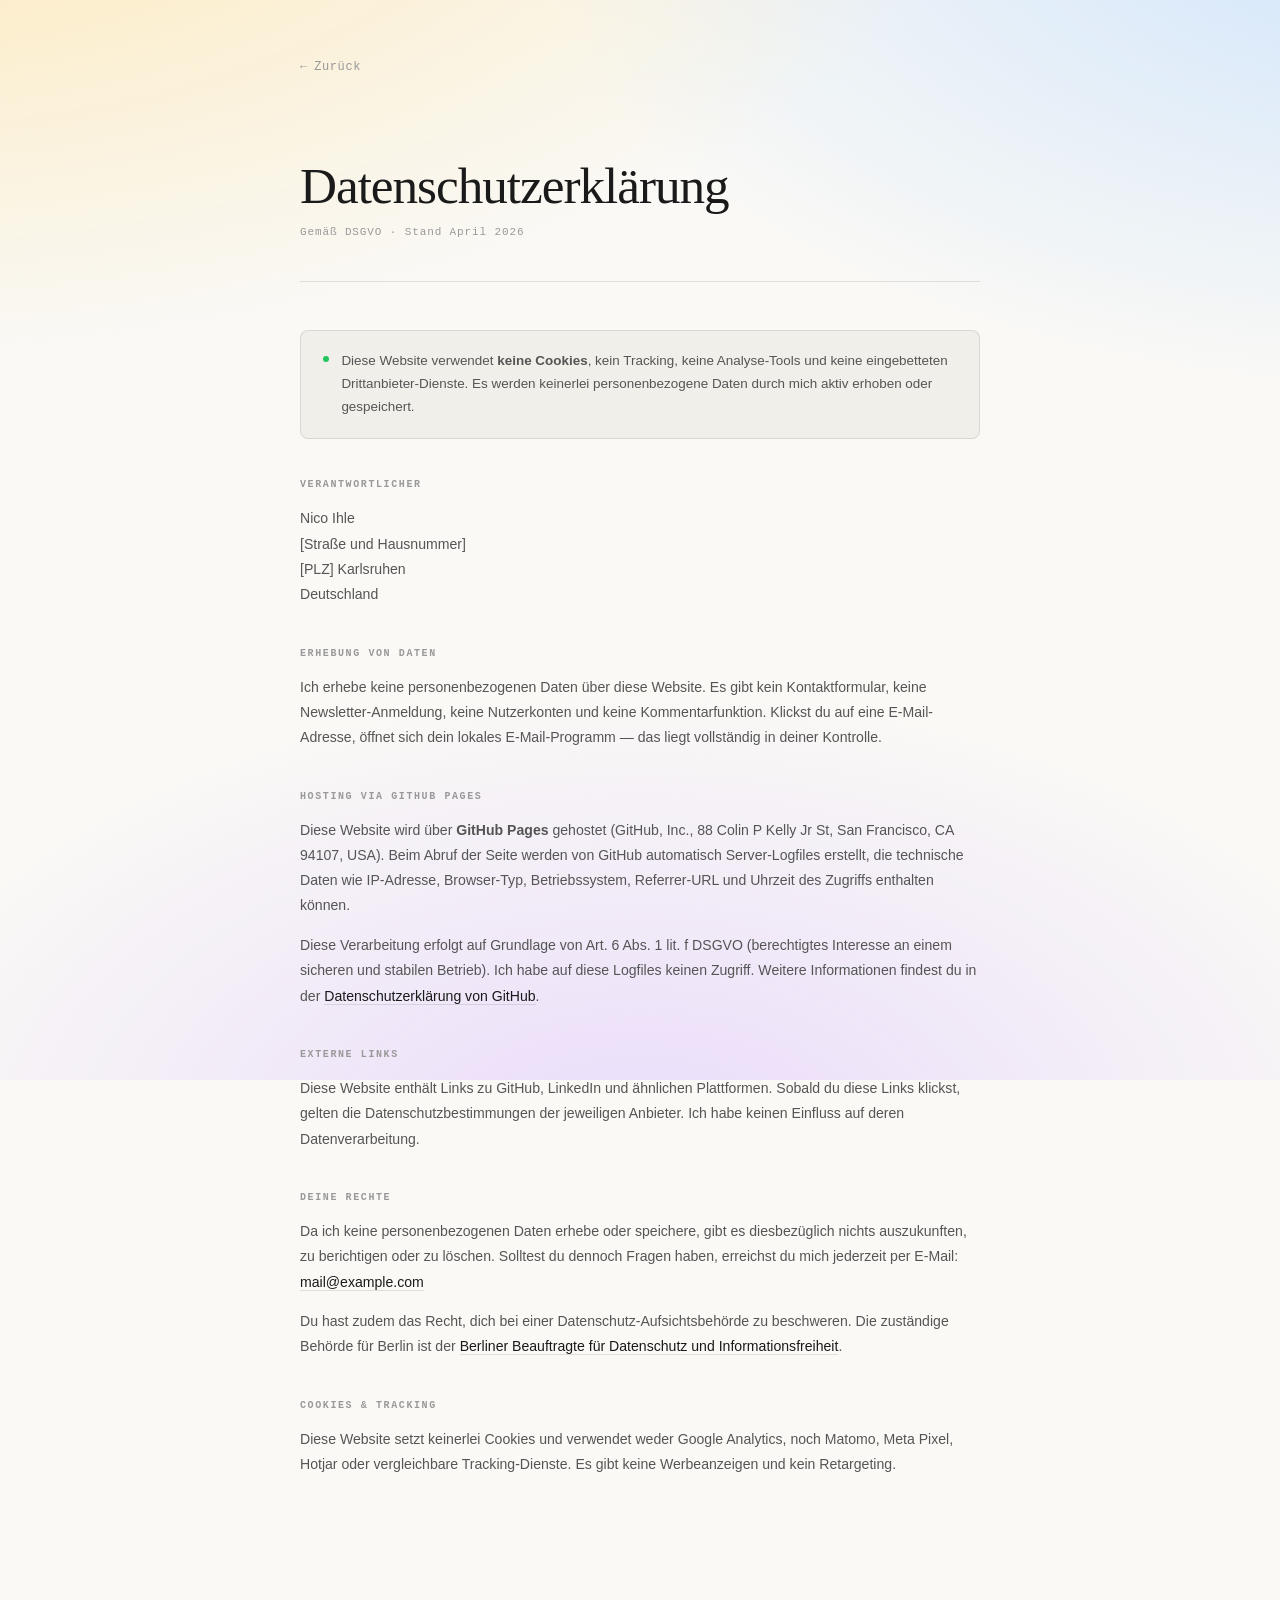
==== datenschutz.html @ 370deff1 "Feat: update new website designe" ====
<!DOCTYPE html>
<html lang="de">
<head>
  <meta charset="UTF-8" />
  <meta name="viewport" content="width=device-width, initial-scale=1.0" />
  <title>Datenschutz — Nico Ihle</title>
  <link rel="stylesheet" href="style.css" />
  <style>

    :root {
      --fg:     #1a1a1a;
      --fg2:    #555;
      --fg3:    #999;
      --border: rgba(0,0,0,0.1);
      --bg:     #faf9f6;
      --bg2:    #f0efe9;
      --bg3:    #e6e5de;
      --spot:   rgba(0,0,0,0.035);
      --grad1:  rgba(255,224,150,0.75);
      --grad2:  rgba(180,215,255,0.65);
      --grad3:  rgba(220,195,255,0.55);
    }

    /* ── DARK MODE ── */
    [data-theme="dark"] {
      --fg:     #f0f0ee;
      --fg2:    #999;
      --fg3:    #555;
      --border: rgba(255,255,255,0.08);
      --bg:     #0e0e0d;
      --bg2:    #171716;
      --bg3:    #1e1e1c;
      --spot:   rgba(255,255,255,0.04);
      --grad1:  rgba(90,55,5,0.80);
      --grad2:  rgba(10,30,70,0.75);
      --grad3:  rgba(50,10,80,0.65);
    }

    @media (prefers-color-scheme: dark) {
      :root:not([data-theme="light"]) {
        --fg:     #f0f0ee;
        --fg2:    #999;
        --fg3:    #555;
        --border: rgba(255,255,255,0.08);
        --bg:     #0e0e0d;
        --bg2:    #171716;
        --bg3:    #1e1e1c;
        --spot:   rgba(255,255,255,0.04);
        --grad1:  rgba(90,55,5,0.80);
        --grad2:  rgba(10,30,70,0.75);
        --grad3:  rgba(50,10,80,0.65);
      }
    }

    html { scroll-behavior: smooth; }

    body {
      background: var(--bg);
      color: var(--fg);
      font-family: 'Jost', sans-serif;
      -webkit-font-smoothing: antialiased;
      overflow-x: hidden;
      transition: background .4s, color .4s;
    }

    /* ── GRADIENT BG ── */
    body::before {
      content: '';
      position: fixed;
      inset: -20%;
      z-index: 0;
      pointer-events: none;
      background:
        radial-gradient(ellipse 110% 80% at 5%  -5%,  var(--grad1) 0%, transparent 60%),
        radial-gradient(ellipse 90%  70% at 95%  5%,  var(--grad2) 0%, transparent 58%),
        radial-gradient(ellipse 80%  65% at 50% 105%, var(--grad3) 0%, transparent 55%);
      transition: background .4s;
    }

    /* ── LAYOUT ── */
    .wrap {
      max-width: 680px;
      margin: 0 auto;
      padding: 3rem 1.5rem 6rem;
      position: relative;
      z-index: 2;
    }

    .page-header {
      margin-bottom: 3rem;
      padding-bottom: 2rem;
      border-bottom: 0.5px solid var(--border);
    }
    .page-title {
      font-family: 'Cormorant Garamond', serif;
      font-size: clamp(2.2rem, 6vw, 3.2rem);
      font-weight: 300;
      letter-spacing: -.02em;
      color: var(--fg);
      margin-bottom: .4rem;
    }
    .page-subtitle {
      font-size: 11px;
      font-family: 'DM Mono', monospace;
      color: var(--fg3);
      letter-spacing: .08em;
    }
    .legal-section {
      margin-bottom: 2.5rem;
    }
    .legal-section h2 {
      font-family: 'DM Mono', monospace;
      font-size: 10px;
      letter-spacing: .16em;
      color: var(--fg3);
      text-transform: uppercase;
      margin-bottom: 1rem;
    }
    .legal-section p {
      font-size: .88rem;
      line-height: 1.8;
      color: var(--fg2);
      margin-bottom: .6rem;
    }
    .legal-section a {
      color: var(--fg);
      text-decoration: none;
      border-bottom: 0.5px solid var(--border);
      transition: border-color .2s;
    }
    .legal-section a:hover { border-color: var(--fg); }
    .info-box {
      background: var(--bg2);
      border: 0.5px solid var(--border);
      border-radius: 8px;
      padding: 1.2rem 1.4rem;
      margin-bottom: 2.5rem;
      display: flex;
      gap: .75rem;
      align-items: flex-start;
    }
    .info-box-dot {
      width: 6px; height: 6px;
      border-radius: 50%;
      background: #22c55e;
      flex-shrink: 0;
      margin-top: .35rem;
    }
    .info-box p {
      font-size: .84rem;
      line-height: 1.7;
      color: var(--fg2);
      margin: 0;
    }
    .back-link {
      display: inline-flex;
      align-items: center;
      gap: .4rem;
      font-size: 12px;
      font-family: 'DM Mono', monospace;
      color: var(--fg3);
      text-decoration: none;
      letter-spacing: .05em;
      transition: color .2s;
      margin-bottom: 3rem;
    }
    .back-link:hover { color: var(--fg); }
    .back-arrow { transition: transform .2s cubic-bezier(.16,1,.3,1); }
    .back-link:hover .back-arrow { transform: translateX(-3px); }
  </style>
</head>
<body>

<div id="cursor"></div>
<div id="spotlight"></div>

<div class="wrap">

  <a class="back-link" href="index.html">
    <span class="back-arrow">←</span> Zurück
  </a>

  <div class="page-header">
    <h1 class="page-title">Datenschutz&shy;erklärung</h1>
    <p class="page-subtitle">Gemäß DSGVO · Stand April 2026</p>
  </div>

  <div class="info-box">
    <span class="info-box-dot"></span>
    <p>
      Diese Website verwendet <strong>keine Cookies</strong>, kein Tracking, keine Analyse-Tools
      und keine eingebetteten Drittanbieter-Dienste. Es werden keinerlei personenbezogene Daten
      durch mich aktiv erhoben oder gespeichert.
    </p>
  </div>

  <div class="legal-section">
    <h2>Verantwortlicher</h2>
    <p>
      Nico Ihle<br />
      [Straße und Hausnummer]<br />
      [PLZ] Karlsruhen<br />
      Deutschland
    </p>
  </div>

  <div class="legal-section">
    <h2>Erhebung von Daten</h2>
    <p>
      Ich erhebe keine personenbezogenen Daten über diese Website. Es gibt kein Kontaktformular,
      keine Newsletter-Anmeldung, keine Nutzerkonten und keine Kommentarfunktion. Klickst du
      auf eine E-Mail-Adresse, öffnet sich dein lokales E-Mail-Programm — das liegt vollständig
      in deiner Kontrolle.
    </p>
  </div>

  <div class="legal-section">
    <h2>Hosting via GitHub Pages</h2>
    <p>
      Diese Website wird über <strong>GitHub Pages</strong> gehostet (GitHub, Inc., 88 Colin P
      Kelly Jr St, San Francisco, CA 94107, USA). Beim Abruf der Seite werden von GitHub
      automatisch Server-Logfiles erstellt, die technische Daten wie IP-Adresse, Browser-Typ,
      Betriebssystem, Referrer-URL und Uhrzeit des Zugriffs enthalten können.
    </p>
    <p>
      Diese Verarbeitung erfolgt auf Grundlage von Art. 6 Abs. 1 lit. f DSGVO (berechtigtes
      Interesse an einem sicheren und stabilen Betrieb). Ich habe auf diese Logfiles keinen
      Zugriff. Weitere Informationen findest du in der
      <a href="https://docs.github.com/en/site-policy/privacy-policies/github-general-privacy-statement" target="_blank" rel="noopener">Datenschutzerklärung von GitHub</a>.
    </p>
  </div>

  <div class="legal-section">
    <h2>Externe Links</h2>
    <p>
      Diese Website enthält Links zu GitHub, LinkedIn und ähnlichen Plattformen. Sobald du
      diese Links klickst, gelten die Datenschutzbestimmungen der jeweiligen Anbieter.
      Ich habe keinen Einfluss auf deren Datenverarbeitung.
    </p>
  </div>

  <div class="legal-section">
    <h2>Deine Rechte</h2>
    <p>
      Da ich keine personenbezogenen Daten erhebe oder speichere, gibt es diesbezüglich
      nichts auszukunften, zu berichtigen oder zu löschen. Solltest du dennoch Fragen haben,
      erreichst du mich jederzeit per E-Mail:
      <a href="mailto:mail@example.com">mail@example.com</a>
    </p>
    <p>
      Du hast zudem das Recht, dich bei einer Datenschutz-Aufsichtsbehörde zu beschweren.
      Die zuständige Behörde für Berlin ist der
      <a href="https://www.datenschutz-berlin.de" target="_blank" rel="noopener">Berliner Beauftragte für Datenschutz und Informationsfreiheit</a>.
    </p>
  </div>

  <div class="legal-section">
    <h2>Cookies &amp; Tracking</h2>
    <p>
      Diese Website setzt keinerlei Cookies und verwendet weder Google Analytics, noch
      Matomo, Meta Pixel, Hotjar oder vergleichbare Tracking-Dienste. Es gibt keine
      Werbeanzeigen und kein Retargeting.
    </p>
  </div>

</div>

</body>
</html>
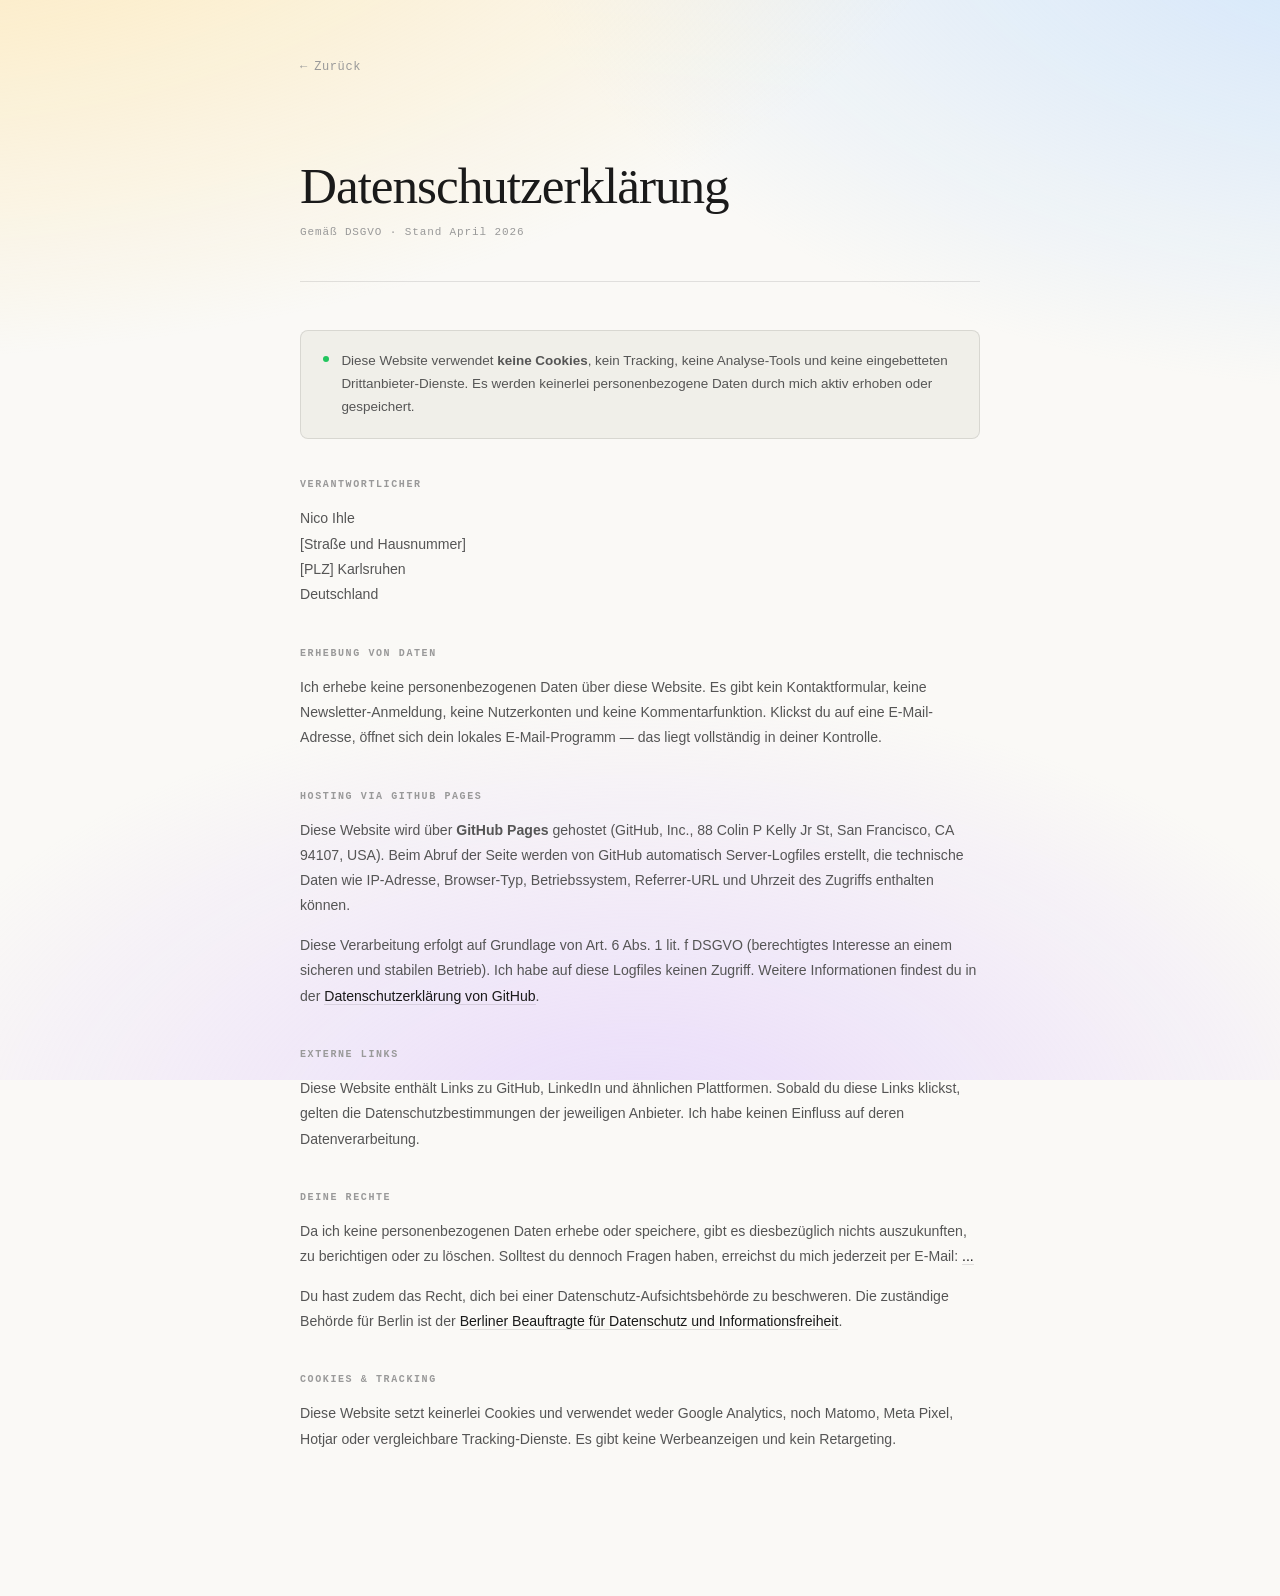
==== commit e508c1e9: ".." ====
--- a/datenschutz.html
+++ b/datenschutz.html
@@ -245,7 +245,7 @@
       Da ich keine personenbezogenen Daten erhebe oder speichere, gibt es diesbezüglich
       nichts auszukunften, zu berichtigen oder zu löschen. Solltest du dennoch Fragen haben,
       erreichst du mich jederzeit per E-Mail:
-      <a href="mailto:mail@example.com">mail@example.com</a>
+      <a href="mailto:mail@example.com">...</a>
     </p>
     <p>
       Du hast zudem das Recht, dich bei einer Datenschutz-Aufsichtsbehörde zu beschweren.
